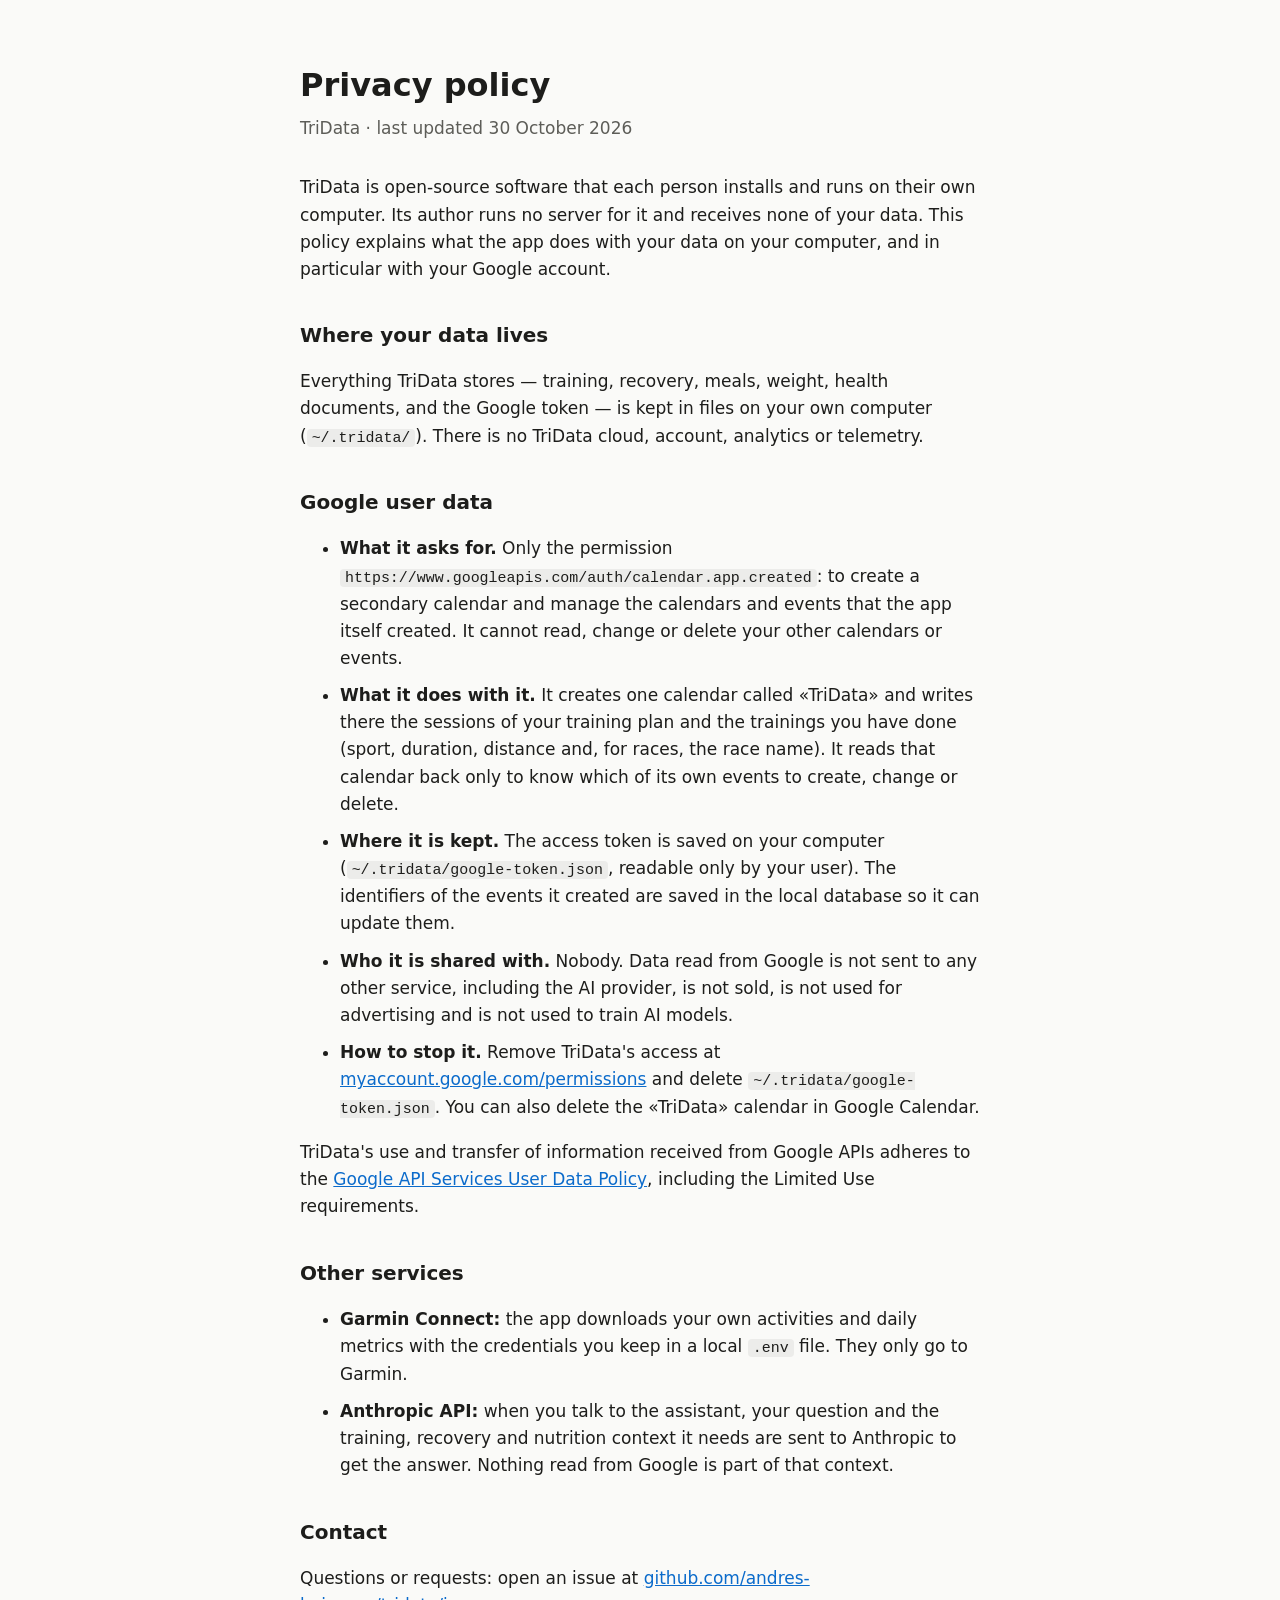
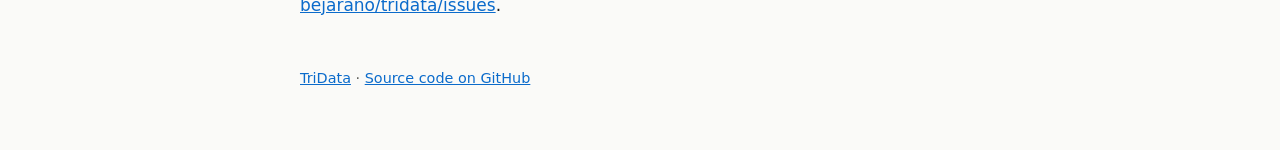
==== docs/privacy.html @ e515fb08 "expres-P-20261029-e41ae1fd-paginas-google: a home page and a privacy policy in docs/ for GitHub Page" ====
<!doctype html>
<html lang="en">
<head>
<meta charset="utf-8">
<meta name="viewport" content="width=device-width, initial-scale=1">
<title>TriData · Privacy policy</title>
<link rel="icon" href="https://raw.githubusercontent.com/andres-bejarano/tridata/master/src/tridata/web/static/icono-512.png">
<link rel="stylesheet" href="estilo.css">
</head>
<body>
<main>
  <header>
    <h1>Privacy policy</h1>
    <p class="lema">TriData · last updated 30 October 2026</p>
  </header>

  <p>TriData is open-source software that each person installs and runs on their own computer. Its author runs no
    server for it and receives none of your data. This policy explains what the app does with your data on your
    computer, and in particular with your Google account.</p>

  <h2>Where your data lives</h2>
  <p>Everything TriData stores — training, recovery, meals, weight, health documents, and the Google token — is
    kept in files on your own computer (<code>~/.tridata/</code>). There is no TriData cloud, account, analytics or
    telemetry.</p>

  <h2>Google user data</h2>
  <ul>
    <li><strong>What it asks for.</strong> Only the permission
      <code>https://www.googleapis.com/auth/calendar.app.created</code>: to create a secondary calendar and manage
      the calendars and events that the app itself created. It cannot read, change or delete your other calendars
      or events.</li>
    <li><strong>What it does with it.</strong> It creates one calendar called «TriData» and writes there the
      sessions of your training plan and the trainings you have done (sport, duration, distance and, for races,
      the race name). It reads that calendar back only to know which of its own events to create, change or
      delete.</li>
    <li><strong>Where it is kept.</strong> The access token is saved on your computer
      (<code>~/.tridata/google-token.json</code>, readable only by your user). The identifiers of the events it
      created are saved in the local database so it can update them.</li>
    <li><strong>Who it is shared with.</strong> Nobody. Data read from Google is not sent to any other service,
      including the AI provider, is not sold, is not used for advertising and is not used to train AI models.</li>
    <li><strong>How to stop it.</strong> Remove TriData's access at
      <a href="https://myaccount.google.com/permissions">myaccount.google.com/permissions</a> and delete
      <code>~/.tridata/google-token.json</code>. You can also delete the «TriData» calendar in Google Calendar.</li>
  </ul>
  <p>TriData's use and transfer of information received from Google APIs adheres to the
    <a href="https://developers.google.com/terms/api-services-user-data-policy">Google API Services User Data
    Policy</a>, including the Limited Use requirements.</p>

  <h2>Other services</h2>
  <ul>
    <li><strong>Garmin Connect:</strong> the app downloads your own activities and daily metrics with the
      credentials you keep in a local <code>.env</code> file. They only go to Garmin.</li>
    <li><strong>Anthropic API:</strong> when you talk to the assistant, your question and the training, recovery
      and nutrition context it needs are sent to Anthropic to get the answer. Nothing read from Google is part of
      that context.</li>
  </ul>

  <h2>Contact</h2>
  <p>Questions or requests: open an issue at
    <a href="https://github.com/andres-bejarano/tridata/issues">github.com/andres-bejarano/tridata/issues</a>.</p>

  <footer>
    <a href="index.html">TriData</a> ·
    <a href="https://github.com/andres-bejarano/tridata">Source code on GitHub</a>
  </footer>
</main>
</body>
</html>
---- docs/estilo.css ----
:root { --fondo: #fafaf8; --texto: #1d1d1b; --suave: #5d5d58; --enlace: #0b6bcb; --codigo: #ececea; }
@media (prefers-color-scheme: dark) {
  :root { --fondo: #161615; --texto: #ececea; --suave: #a4a49e; --enlace: #6cb2ff; --codigo: #2a2a28; }
}
body { margin: 0; background: var(--fondo); color: var(--texto);
       font: 17px/1.6 system-ui, -apple-system, "Segoe UI", Roboto, sans-serif; }
main { max-width: 680px; margin: 0 auto; padding: 48px 16px 64px; }
header { margin-bottom: 32px; }
header img { border-radius: 16px; }
h1 { margin: 12px 0 4px; font-size: 2rem; }
h2 { margin-top: 36px; font-size: 1.25rem; }
.lema { margin: 0; color: var(--suave); }
a { color: var(--enlace); }
code { background: var(--codigo); padding: 1px 5px; border-radius: 4px; font-size: .88em; overflow-wrap: anywhere; }
li { margin-bottom: 10px; }
footer { margin-top: 48px; color: var(--suave); font-size: .9rem; }
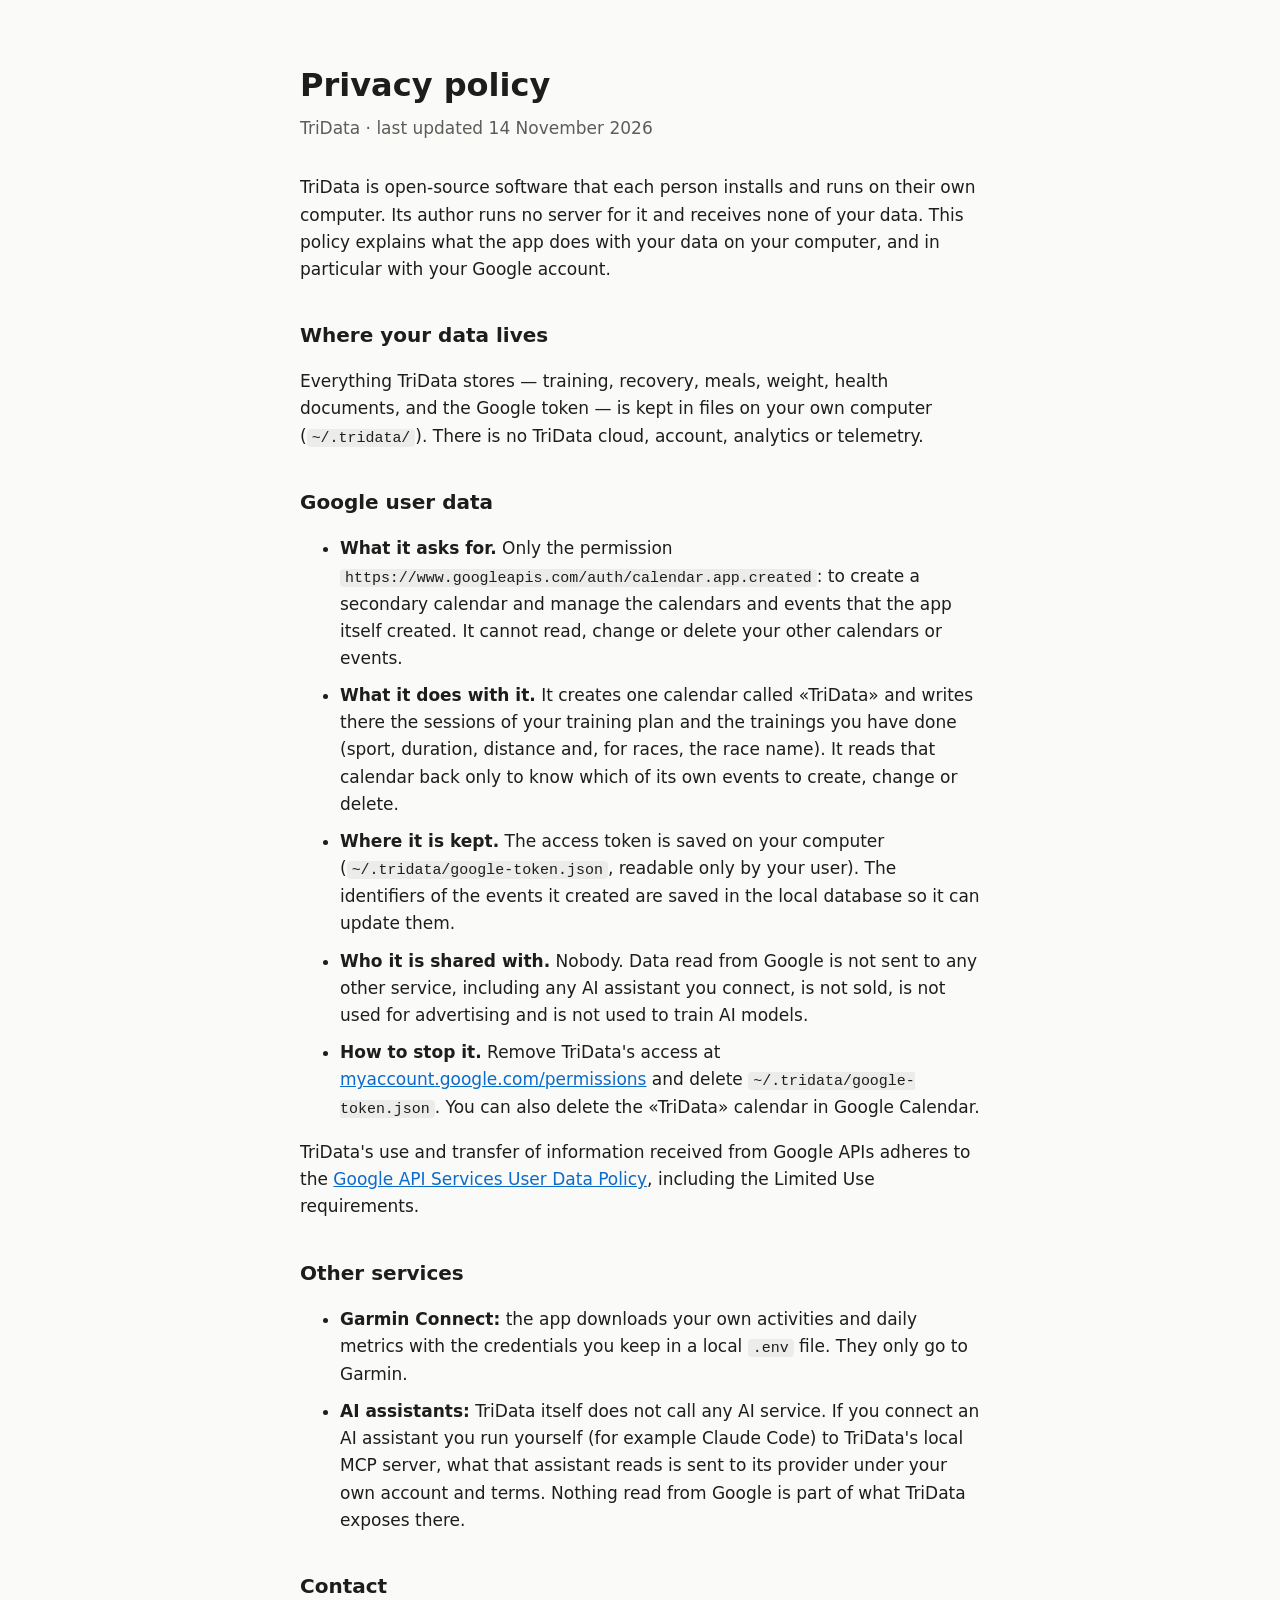
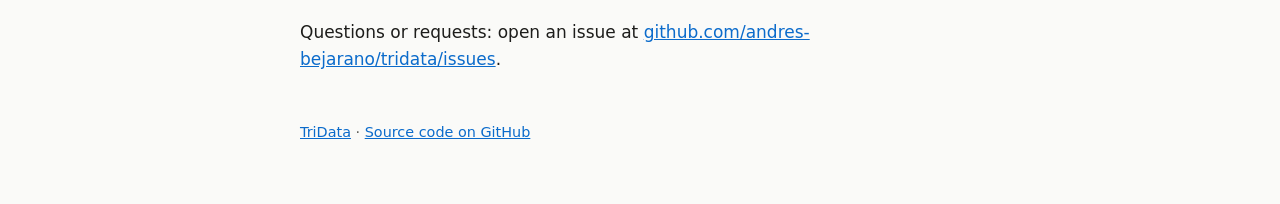
==== commit c6eebfcd: "expres-P-20261114-6b17d0e7-privacy-sin-anthropic: la política de privacidad ya no dice que se envía " ====
--- a/docs/privacy.html
+++ b/docs/privacy.html
@@ -11,7 +11,7 @@
 <main>
   <header>
     <h1>Privacy policy</h1>
-    <p class="lema">TriData · last updated 30 October 2026</p>
+    <p class="lema">TriData · last updated 14 November 2026</p>
   </header>
 
   <p>TriData is open-source software that each person installs and runs on their own computer. Its author runs no
@@ -37,7 +37,7 @@
       (<code>~/.tridata/google-token.json</code>, readable only by your user). The identifiers of the events it
       created are saved in the local database so it can update them.</li>
     <li><strong>Who it is shared with.</strong> Nobody. Data read from Google is not sent to any other service,
-      including the AI provider, is not sold, is not used for advertising and is not used to train AI models.</li>
+      including any AI assistant you connect, is not sold, is not used for advertising and is not used to train AI models.</li>
     <li><strong>How to stop it.</strong> Remove TriData's access at
       <a href="https://myaccount.google.com/permissions">myaccount.google.com/permissions</a> and delete
       <code>~/.tridata/google-token.json</code>. You can also delete the «TriData» calendar in Google Calendar.</li>
@@ -50,9 +50,10 @@
   <ul>
     <li><strong>Garmin Connect:</strong> the app downloads your own activities and daily metrics with the
       credentials you keep in a local <code>.env</code> file. They only go to Garmin.</li>
-    <li><strong>Anthropic API:</strong> when you talk to the assistant, your question and the training, recovery
-      and nutrition context it needs are sent to Anthropic to get the answer. Nothing read from Google is part of
-      that context.</li>
+    <li><strong>AI assistants:</strong> TriData itself does not call any AI service. If you connect an AI assistant
+      you run yourself (for example Claude Code) to TriData's local MCP server, what that assistant reads is sent to
+      its provider under your own account and terms. Nothing read from Google is part of what TriData exposes
+      there.</li>
   </ul>
 
   <h2>Contact</h2>
